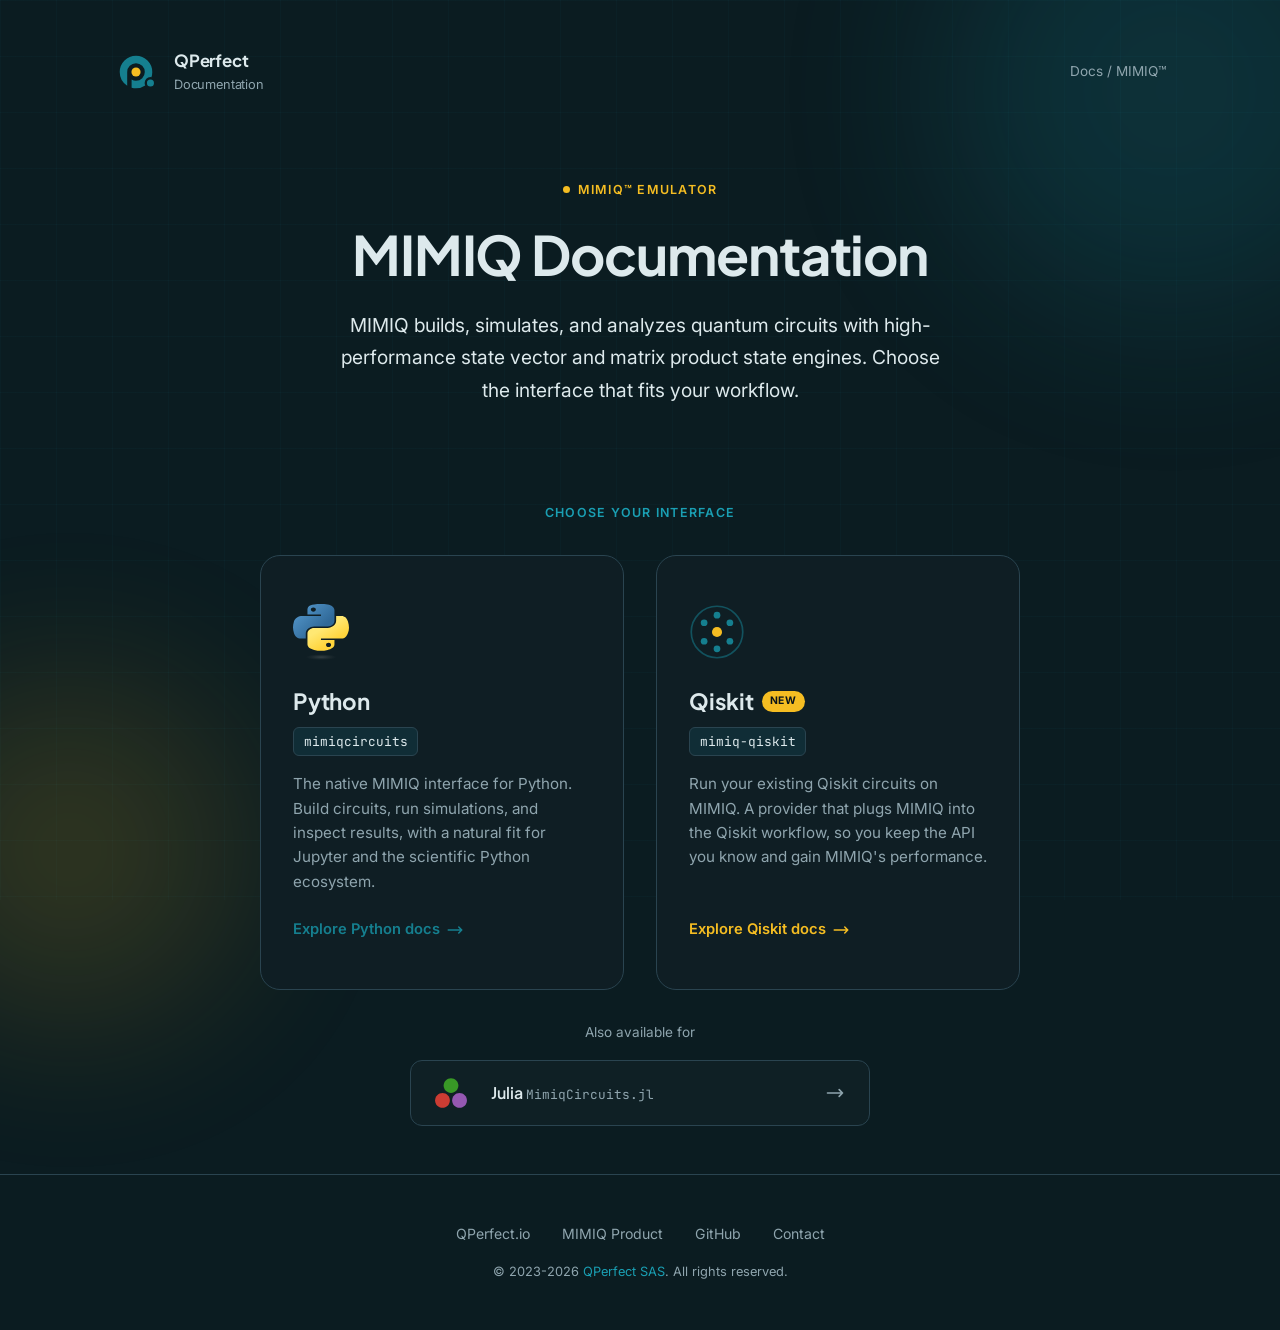
==== mimiq/index.html @ 36c1442b "feat: restructure docs portal into QPerfect hub with MIMIQ sub-hub" ====
<!DOCTYPE html>
<html lang="en">
<head>
    <meta charset="UTF-8">
    <meta name="viewport" content="width=device-width, initial-scale=1.0">
    <title>MIMIQ Documentation | QPerfect</title>
    <meta name="description" content="MIMIQ quantum circuit emulator documentation. Choose the Python, Qiskit, or Julia interface to get started.">
    <link rel="icon" href="../images/qperfect.svg" type="image/svg+xml">
    <link rel="preconnect" href="https://fonts.googleapis.com">
    <link rel="preconnect" href="https://fonts.gstatic.com" crossorigin>
    <link href="https://fonts.googleapis.com/css2?family=Plus+Jakarta+Sans:wght@600;700&family=Inter:wght@400;500;600&family=JetBrains+Mono:wght@400&display=swap" rel="stylesheet">
    <link rel="stylesheet" href="../assets/portal.css">
</head>
<body>
    <div class="backdrop" aria-hidden="true">
        <div class="backdrop__grid"></div>
        <div class="backdrop__glow backdrop__glow--teal"></div>
        <div class="backdrop__glow backdrop__glow--amber"></div>
    </div>

    <div class="page">
        <header class="site-header">
            <div class="container site-header__inner">
                <a class="site-header__brand" href="/">
                    <img class="site-header__logo" src="../images/qperfect.svg" alt="QPerfect">
                    <span class="site-header__name">QPerfect<span>Documentation</span></span>
                </a>
                <nav class="breadcrumb">
                    <a href="/">Docs</a> / MIMIQ&trade;
                </nav>
            </div>
        </header>

        <main>
            <section class="hero">
                <div class="container">
                    <p class="hero__label fade-in">MIMIQ&trade; Emulator</p>
                    <h1 class="hero__title fade-in">MIMIQ Documentation</h1>
                    <p class="hero__subtitle fade-in">
                        MIMIQ builds, simulates, and analyzes quantum circuits with high-performance
                        state vector and matrix product state engines. Choose the interface that fits
                        your workflow.
                    </p>
                </div>
            </section>

            <section class="section">
                <div class="container">
                    <p class="section__label">Choose your interface</p>
                    <div class="card-grid">
                        <a class="card fade-in" href="/mimiqcircuits-python/">
                            <img class="card__icon" src="../images/python.svg" alt="">
                            <h2 class="card__title">Python</h2>
                            <span class="card__package">mimiqcircuits</span>
                            <p class="card__text">
                                The native MIMIQ interface for Python. Build circuits, run simulations,
                                and inspect results, with a natural fit for Jupyter and the scientific
                                Python ecosystem.
                            </p>
                            <span class="card__cta">
                                Explore Python docs
                                <svg viewBox="0 0 24 24" fill="none" stroke="currentColor" stroke-width="2">
                                    <path stroke-linecap="round" stroke-linejoin="round" d="M17 8l4 4m0 0l-4 4m4-4H3"/>
                                </svg>
                            </span>
                        </a>

                        <a class="card card--accent fade-in" href="/mimiq-qiskit/">
                            <img class="card__icon" src="../images/qiskit.svg" alt="">
                            <h2 class="card__title">Qiskit <span class="badge">New</span></h2>
                            <span class="card__package">mimiq-qiskit</span>
                            <p class="card__text">
                                Run your existing Qiskit circuits on MIMIQ. A provider that plugs MIMIQ
                                into the Qiskit workflow, so you keep the API you know and gain MIMIQ's
                                performance.
                            </p>
                            <span class="card__cta">
                                Explore Qiskit docs
                                <svg viewBox="0 0 24 24" fill="none" stroke="currentColor" stroke-width="2">
                                    <path stroke-linecap="round" stroke-linejoin="round" d="M17 8l4 4m0 0l-4 4m4-4H3"/>
                                </svg>
                            </span>
                        </a>
                    </div>

                    <div class="secondary fade-in">
                        <p class="secondary__note">Also available for</p>
                        <a class="secondary-card" href="/MimiqCircuits.jl/">
                            <img class="secondary-card__icon" src="../images/julia.svg" alt="">
                            <span class="secondary-card__body">
                                <span class="secondary-card__title">Julia <code>MimiqCircuits.jl</code></span>
                            </span>
                            <svg class="secondary-card__arrow" width="20" height="20" viewBox="0 0 24 24" fill="none" stroke="currentColor" stroke-width="2">
                                <path stroke-linecap="round" stroke-linejoin="round" d="M17 8l4 4m0 0l-4 4m4-4H3"/>
                            </svg>
                        </a>
                    </div>
                </div>
            </section>
        </main>

        <footer class="site-footer">
            <div class="container">
                <nav class="site-footer__links">
                    <a href="https://qperfect.io">QPerfect.io</a>
                    <a href="https://qperfect.io/index.php/mimiq/">MIMIQ Product</a>
                    <a href="https://github.com/qperfect-io">GitHub</a>
                    <a href="mailto:contact@qperfect.io">Contact</a>
                </nav>
                <p class="site-footer__copy">
                    © 2023-2026 <a href="https://qperfect.io">QPerfect SAS</a>. All rights reserved.
                </p>
            </div>
        </footer>
    </div>
</body>
</html>
---- assets/portal.css ----
/* QPerfect Documentation portal — shared styles.
   Tokens mirror the qperfect.io theme (themes/qperfect/style.css). */

:root {
  --color-primary: #157f8f;
  --color-primary-dark: #0e5f6b;
  --color-primary-light: #1a9fb3;
  --color-accent: #f5bd22;
  --color-accent-dark: #d4a31d;
  --color-qlu: #c06090;

  --color-dark: #0a1419;
  --color-dark-secondary: #0f1e24;
  --color-dark-tertiary: #1a2e36;
  --color-dark-hero: #0b1c21;

  --color-text-light: #dde9ec;
  --color-text-light-secondary: #8fa5ae;
  --color-border-dark: #2a4450;

  --font-heading: 'Plus Jakarta Sans', 'Inter', system-ui, sans-serif;
  --font-body: 'Inter', system-ui, sans-serif;
  --font-mono: 'JetBrains Mono', 'Fira Code', monospace;

  --space-sm: 0.5rem;
  --space-md: 1rem;
  --space-lg: 1.5rem;
  --space-xl: 2rem;
  --space-2xl: 3rem;
  --space-3xl: 4rem;
  --space-4xl: 6rem;

  --container-max: 1100px;

  --radius-sm: 6px;
  --radius-md: 12px;
  --radius-lg: 20px;
  --radius-full: 9999px;

  --transition-base: 250ms cubic-bezier(0.4, 0, 0.2, 1);
  --transition-slow: 400ms cubic-bezier(0.4, 0, 0.2, 1);
}

*,
*::before,
*::after {
  box-sizing: border-box;
  margin: 0;
  padding: 0;
}

html {
  scroll-behavior: smooth;
  -webkit-font-smoothing: antialiased;
  -moz-osx-font-smoothing: grayscale;
}

body {
  font-family: var(--font-body);
  font-size: 16px;
  line-height: 1.6;
  color: var(--color-text-light);
  background-color: var(--color-dark-hero);
  min-height: 100vh;
  overflow-x: hidden;
}

img {
  max-width: 100%;
  height: auto;
  display: block;
}

a {
  color: inherit;
  text-decoration: none;
}

/* Teal-tinted dark backdrop: faint grid + slow glow halos. */
.backdrop {
  position: fixed;
  inset: 0;
  z-index: 0;
  pointer-events: none;
}

.backdrop__grid {
  position: absolute;
  inset: 0;
  background-image:
    linear-gradient(rgba(26, 159, 179, 0.04) 1px, transparent 1px),
    linear-gradient(90deg, rgba(26, 159, 179, 0.04) 1px, transparent 1px);
  background-size: 56px 56px;
}

.backdrop__glow {
  position: absolute;
  border-radius: 50%;
  filter: blur(90px);
  opacity: 0.16;
}

.backdrop__glow--teal {
  width: 460px;
  height: 460px;
  background: var(--color-primary-light);
  top: -140px;
  right: -120px;
  animation: glow-drift 14s ease-in-out infinite;
}

.backdrop__glow--amber {
  width: 340px;
  height: 340px;
  background: var(--color-accent);
  bottom: -120px;
  left: -100px;
  animation: glow-drift 18s ease-in-out infinite reverse;
}

@keyframes glow-drift {
  0%, 100% { transform: scale(1); opacity: 0.12; }
  50% { transform: scale(1.1); opacity: 0.2; }
}

/* Layout */
.container {
  position: relative;
  z-index: 1;
  max-width: var(--container-max);
  margin: 0 auto;
  padding: 0 var(--space-lg);
}

.page {
  position: relative;
  z-index: 1;
  display: flex;
  flex-direction: column;
  min-height: 100vh;
}

/* Header */
.site-header {
  padding: var(--space-2xl) 0 var(--space-md);
}

.site-header__inner {
  display: flex;
  align-items: center;
  justify-content: space-between;
  gap: var(--space-md);
}

.site-header__brand {
  display: flex;
  align-items: center;
  gap: var(--space-md);
}

.site-header__logo {
  width: 44px;
  height: 44px;
}

.site-header__name {
  font-family: var(--font-heading);
  font-weight: 700;
  font-size: 1.05rem;
  letter-spacing: -0.01em;
}

.site-header__name span {
  display: block;
  font-family: var(--font-body);
  font-weight: 400;
  font-size: 0.8rem;
  color: var(--color-text-light-secondary);
}

.breadcrumb {
  font-size: 0.85rem;
  color: var(--color-text-light-secondary);
}

.breadcrumb a:hover {
  color: var(--color-accent);
}

/* Hero */
.hero {
  text-align: center;
  padding: var(--space-3xl) 0 var(--space-2xl);
}

.hero__label {
  display: inline-flex;
  align-items: center;
  gap: var(--space-sm);
  font-size: 0.78rem;
  font-weight: 600;
  text-transform: uppercase;
  letter-spacing: 0.1em;
  color: var(--color-accent);
  margin-bottom: var(--space-lg);
}

.hero__label::before {
  content: '';
  width: 7px;
  height: 7px;
  border-radius: 50%;
  background: var(--color-accent);
}

.hero__title {
  font-family: var(--font-heading);
  font-weight: 700;
  font-size: clamp(2.2rem, 5vw, 3.4rem);
  line-height: 1.12;
  letter-spacing: -0.02em;
  margin-bottom: var(--space-lg);
}

.hero__subtitle {
  max-width: 620px;
  margin: 0 auto;
  font-size: clamp(1.05rem, 2vw, 1.2rem);
  line-height: 1.7;
  color: var(--color-text-light);
}

/* Sections */
.section {
  padding: var(--space-2xl) 0;
}

.section__label {
  text-align: center;
  font-size: 0.78rem;
  font-weight: 600;
  text-transform: uppercase;
  letter-spacing: 0.1em;
  color: var(--color-primary-light);
  margin-bottom: var(--space-xl);
}

/* Card grid */
.card-grid {
  display: grid;
  gap: var(--space-xl);
  grid-template-columns: repeat(auto-fit, minmax(280px, 1fr));
  max-width: 760px;
  margin: 0 auto;
}

.card-grid--single {
  max-width: 460px;
}

/* Cards — accent driven by --card-accent set per modifier. */
.card {
  --card-accent: var(--color-primary);
  position: relative;
  display: flex;
  flex-direction: column;
  background: var(--color-dark-secondary);
  border: 1px solid var(--color-border-dark);
  border-radius: var(--radius-lg);
  padding: var(--space-2xl) var(--space-xl);
  overflow: hidden;
  transition: transform var(--transition-slow), border-color var(--transition-slow), box-shadow var(--transition-slow);
}

.card::after {
  content: '';
  position: absolute;
  top: 0;
  left: 0;
  right: 0;
  height: 3px;
  background: var(--card-accent);
  transform: scaleX(0);
  transform-origin: left;
  transition: transform var(--transition-slow);
}

.card:hover {
  transform: translateY(-4px);
  border-color: var(--card-accent);
  box-shadow: 0 18px 40px rgba(0, 0, 0, 0.35);
}

.card:hover::after {
  transform: scaleX(1);
}

.card--accent { --card-accent: var(--color-accent); }
.card--qlu { --card-accent: var(--color-qlu); }

.card__icon {
  width: 56px;
  height: 56px;
  margin-bottom: var(--space-lg);
}

.card__title {
  font-family: var(--font-heading);
  font-weight: 700;
  font-size: 1.4rem;
  letter-spacing: -0.01em;
  margin-bottom: var(--space-sm);
  display: flex;
  align-items: center;
  gap: var(--space-sm);
}

.card__package {
  align-self: flex-start;
  font-family: var(--font-mono);
  font-size: 0.8rem;
  color: var(--color-text-light);
  background: rgba(26, 159, 179, 0.12);
  border: 1px solid var(--color-border-dark);
  padding: 0.2rem 0.6rem;
  border-radius: var(--radius-sm);
  margin-bottom: var(--space-md);
}

.card__text {
  color: var(--color-text-light-secondary);
  font-size: 0.95rem;
  line-height: 1.6;
  margin-bottom: var(--space-lg);
  flex: 1;
}

.card__cta {
  display: inline-flex;
  align-items: center;
  gap: 0.4rem;
  font-weight: 600;
  font-size: 0.92rem;
  color: var(--card-accent);
}

.card__cta svg {
  width: 18px;
  height: 18px;
  transition: transform var(--transition-base);
}

.card:hover .card__cta svg {
  transform: translateX(4px);
}

/* "New" badge */
.badge {
  font-family: var(--font-body);
  font-size: 0.65rem;
  font-weight: 700;
  text-transform: uppercase;
  letter-spacing: 0.08em;
  color: var(--color-dark);
  background: var(--color-accent);
  padding: 0.15rem 0.5rem;
  border-radius: var(--radius-full);
}

/* Secondary "also available" row */
.secondary {
  max-width: 760px;
  margin: var(--space-xl) auto 0;
}

.secondary__note {
  text-align: center;
  font-size: 0.85rem;
  color: var(--color-text-light-secondary);
  margin-bottom: var(--space-md);
}

.secondary-card {
  display: flex;
  align-items: center;
  gap: var(--space-lg);
  max-width: 460px;
  margin: 0 auto;
  padding: var(--space-md) var(--space-lg);
  background: rgba(255, 255, 255, 0.02);
  border: 1px solid var(--color-border-dark);
  border-radius: var(--radius-md);
  transition: border-color var(--transition-base), background var(--transition-base);
}

.secondary-card:hover {
  border-color: var(--color-primary);
  background: rgba(21, 127, 143, 0.08);
}

.secondary-card__icon {
  width: 32px;
  height: 32px;
  flex-shrink: 0;
}

.secondary-card__body {
  flex: 1;
}

.secondary-card__title {
  font-family: var(--font-heading);
  font-weight: 600;
  font-size: 1rem;
}

.secondary-card__title code {
  font-family: var(--font-mono);
  font-size: 0.8rem;
  color: var(--color-text-light-secondary);
  font-weight: 400;
}

.secondary-card__arrow {
  color: var(--color-text-light-secondary);
  transition: transform var(--transition-base), color var(--transition-base);
}

.secondary-card:hover .secondary-card__arrow {
  color: var(--color-primary-light);
  transform: translateX(3px);
}

/* Footer */
.site-footer {
  margin-top: auto;
  padding: var(--space-2xl) 0;
  border-top: 1px solid var(--color-border-dark);
}

.site-footer__links {
  display: flex;
  flex-wrap: wrap;
  justify-content: center;
  gap: var(--space-xl);
  margin-bottom: var(--space-md);
}

.site-footer__links a {
  font-size: 0.88rem;
  color: var(--color-text-light-secondary);
  transition: color var(--transition-base);
}

.site-footer__links a:hover {
  color: var(--color-accent);
}

.site-footer__copy {
  text-align: center;
  font-size: 0.8rem;
  color: var(--color-text-light-secondary);
}

.site-footer__copy a {
  color: var(--color-primary-light);
}

/* Fade-in on load */
.fade-in {
  opacity: 0;
  transform: translateY(16px);
  animation: fade-in 0.7s ease-out forwards;
}

.fade-in:nth-child(2) { animation-delay: 0.08s; }
.fade-in:nth-child(3) { animation-delay: 0.16s; }

@keyframes fade-in {
  to { opacity: 1; transform: translateY(0); }
}

@media (max-width: 560px) {
  .site-header__inner { flex-direction: column; align-items: flex-start; }
  .site-footer__links { gap: var(--space-md); }
}

@media (prefers-reduced-motion: reduce) {
  *,
  *::before,
  *::after {
    animation-duration: 0.001ms !important;
    animation-iteration-count: 1 !important;
    transition-duration: 0.001ms !important;
    scroll-behavior: auto !important;
  }
  .fade-in { opacity: 1; transform: none; }
}
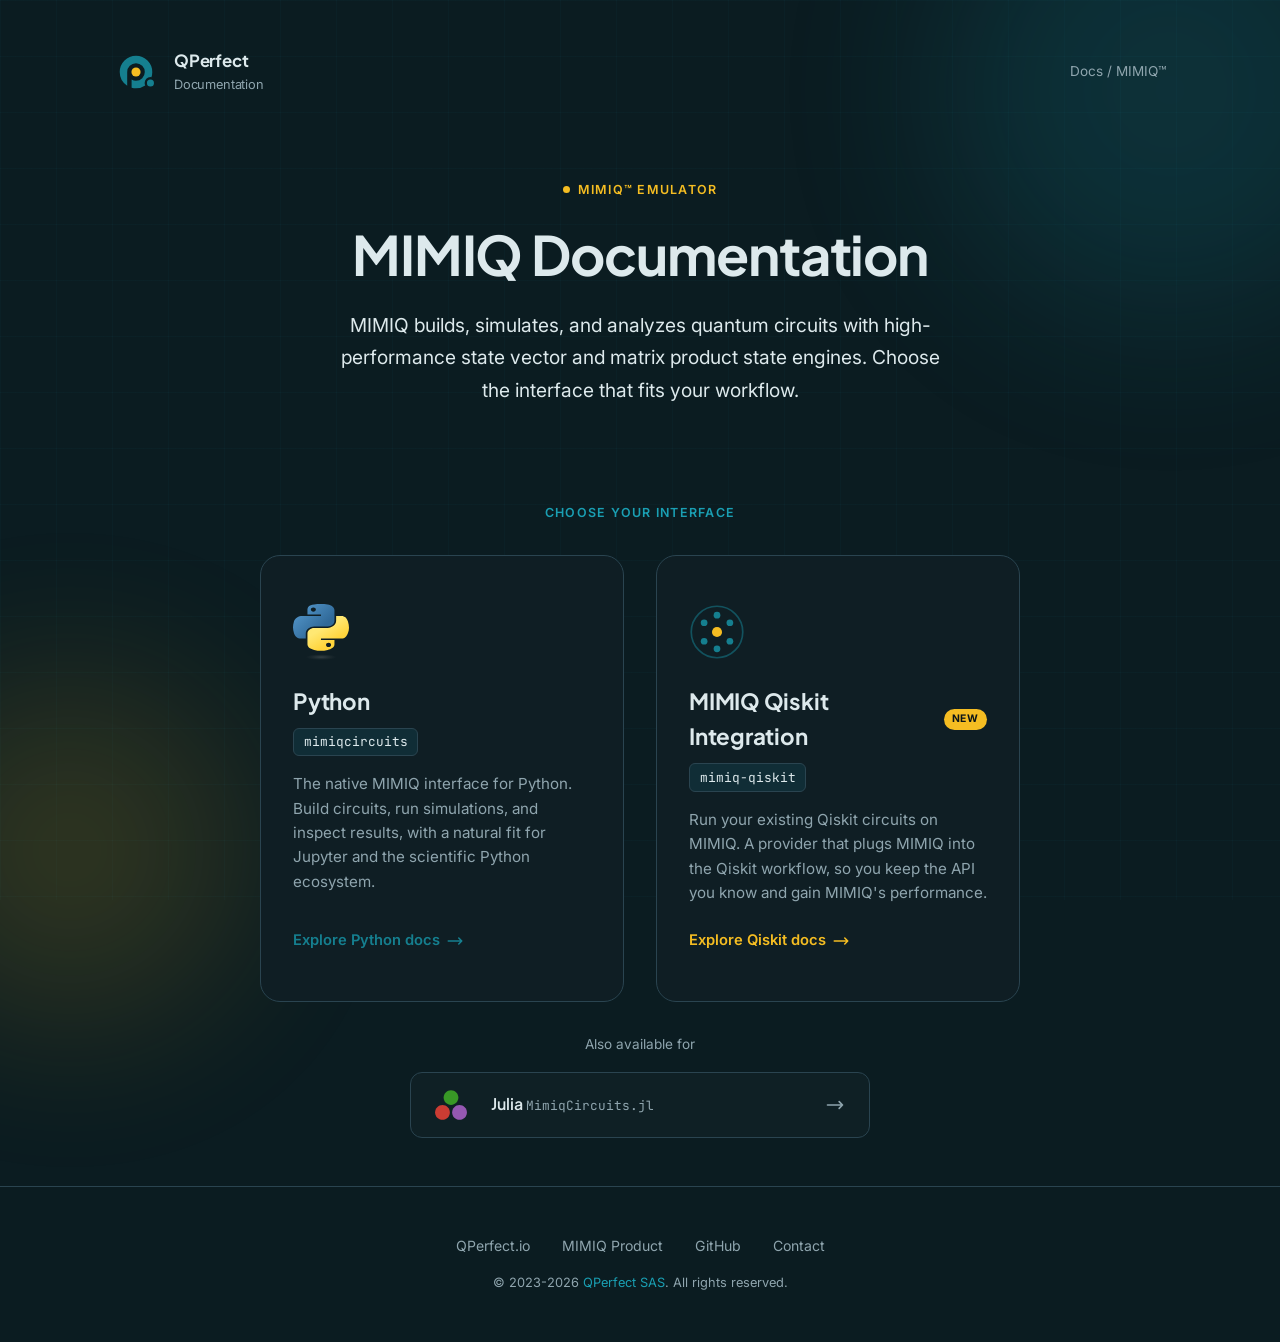
==== commit 8b959e6f: "feat: label Qiskit card as MIMIQ Qiskit Integration" ====
--- a/mimiq/index.html
+++ b/mimiq/index.html
@@ -67,7 +67,7 @@
 
                         <a class="card card--accent fade-in" href="/mimiq-qiskit/">
                             <img class="card__icon" src="../images/qiskit.svg" alt="">
-                            <h2 class="card__title">Qiskit <span class="badge">New</span></h2>
+                            <h2 class="card__title">MIMIQ Qiskit Integration <span class="badge">New</span></h2>
                             <span class="card__package">mimiq-qiskit</span>
                             <p class="card__text">
                                 Run your existing Qiskit circuits on MIMIQ. A provider that plugs MIMIQ
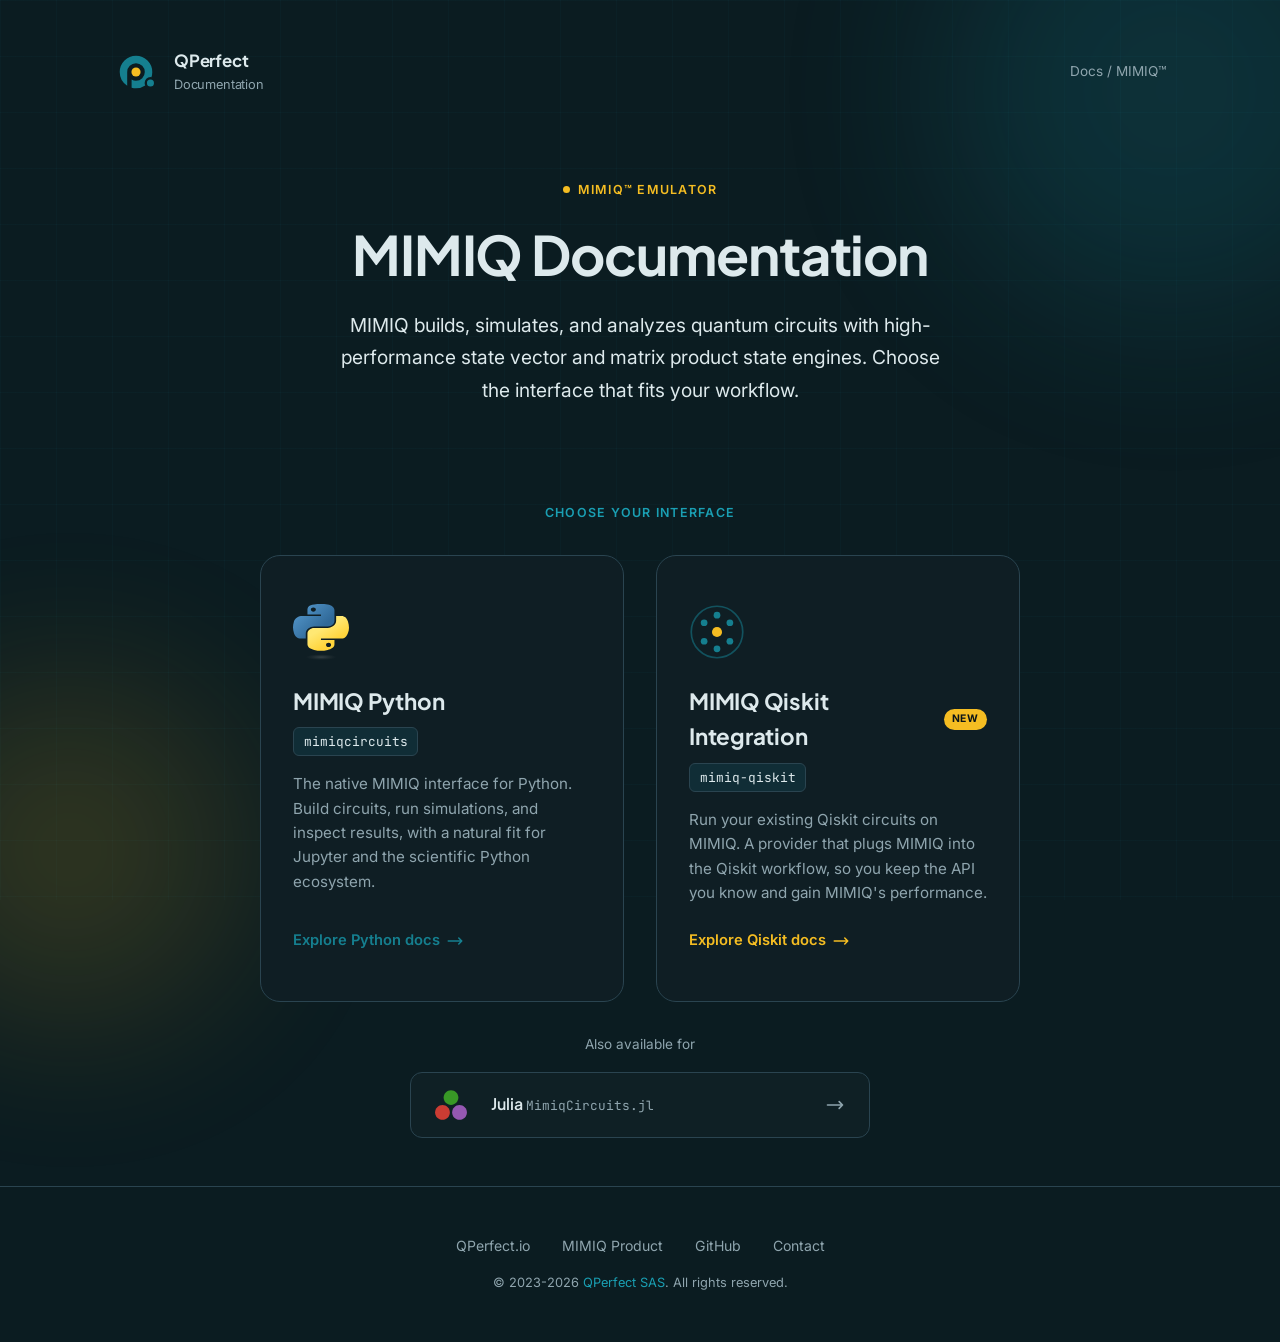
==== commit f82023c1: "feat: label Python card as MIMIQ Python" ====
--- a/mimiq/index.html
+++ b/mimiq/index.html
@@ -50,7 +50,7 @@
                     <div class="card-grid">
                         <a class="card fade-in" href="/mimiqcircuits-python/">
                             <img class="card__icon" src="../images/python.svg" alt="">
-                            <h2 class="card__title">Python</h2>
+                            <h2 class="card__title">MIMIQ Python</h2>
                             <span class="card__package">mimiqcircuits</span>
                             <p class="card__text">
                                 The native MIMIQ interface for Python. Build circuits, run simulations,
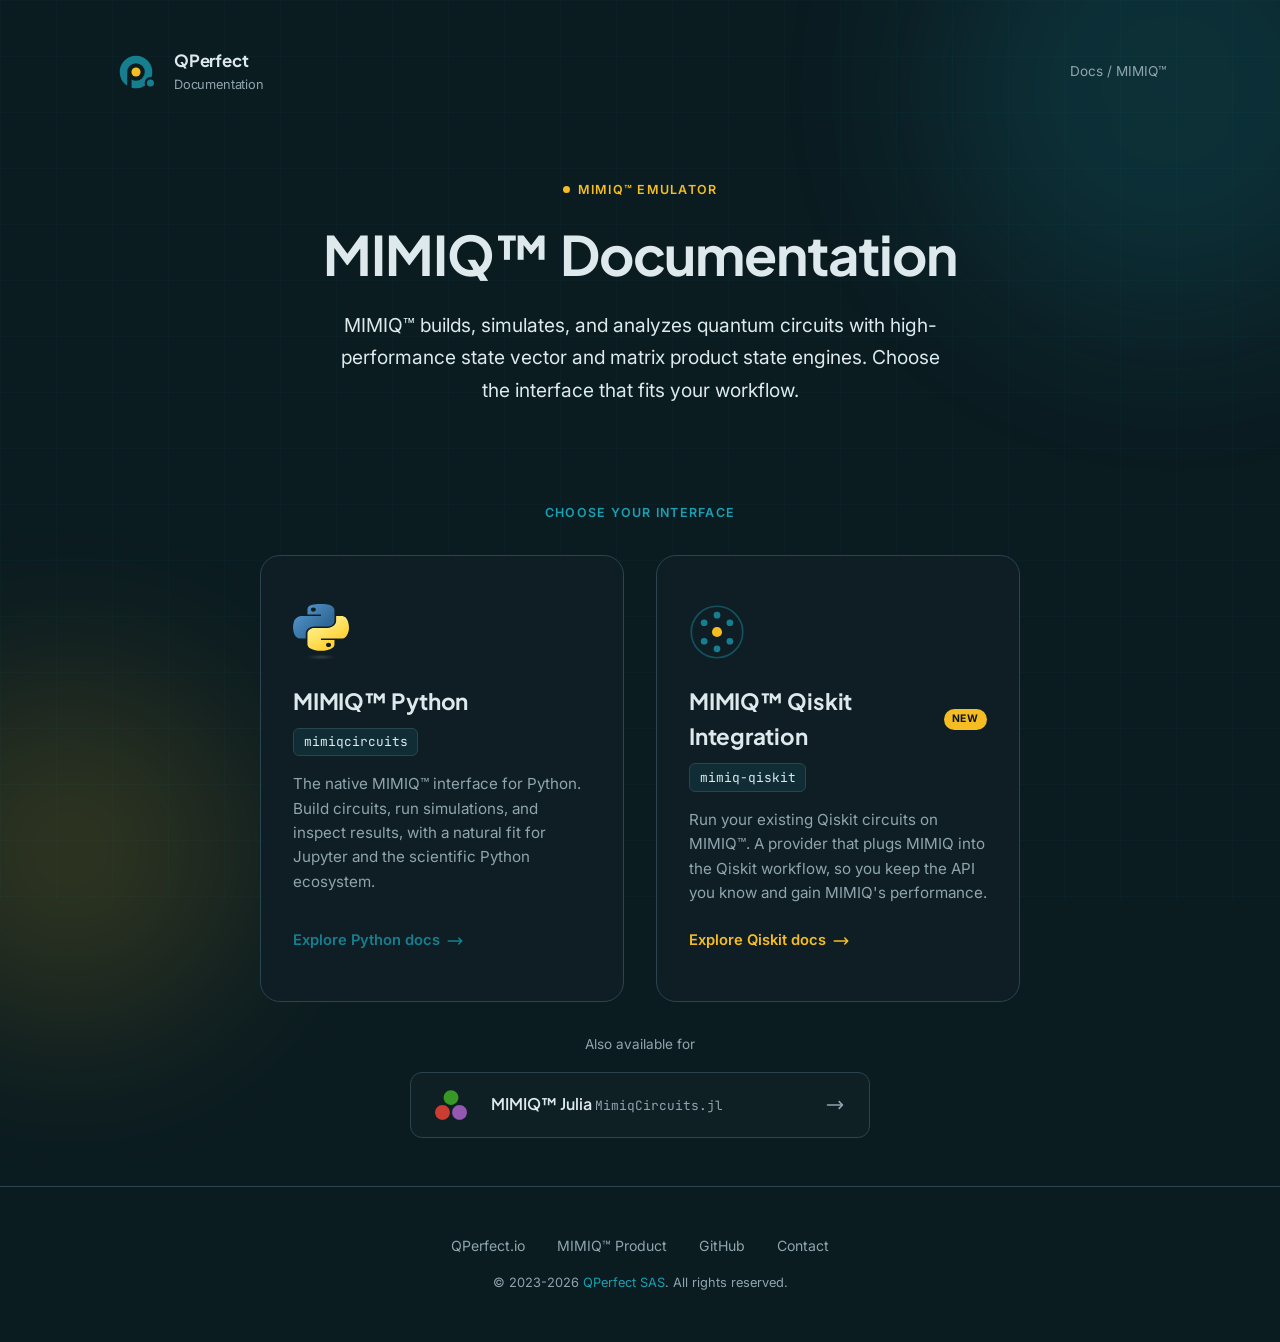
==== commit 48ff17db: "feat: apply MIMIQ trademark and label Julia card as MIMIQ Julia" ====
--- a/mimiq/index.html
+++ b/mimiq/index.html
@@ -3,8 +3,8 @@
 <head>
     <meta charset="UTF-8">
     <meta name="viewport" content="width=device-width, initial-scale=1.0">
-    <title>MIMIQ Documentation | QPerfect</title>
-    <meta name="description" content="MIMIQ quantum circuit emulator documentation. Choose the Python, Qiskit, or Julia interface to get started.">
+    <title>MIMIQ&trade; Documentation | QPerfect</title>
+    <meta name="description" content="MIMIQ&trade; quantum circuit emulator documentation. Choose the Python, Qiskit, or Julia interface to get started.">
     <link rel="icon" href="../images/qperfect.svg" type="image/svg+xml">
     <link rel="preconnect" href="https://fonts.googleapis.com">
     <link rel="preconnect" href="https://fonts.gstatic.com" crossorigin>
@@ -35,9 +35,9 @@
             <section class="hero">
                 <div class="container">
                     <p class="hero__label fade-in">MIMIQ&trade; Emulator</p>
-                    <h1 class="hero__title fade-in">MIMIQ Documentation</h1>
+                    <h1 class="hero__title fade-in">MIMIQ&trade; Documentation</h1>
                     <p class="hero__subtitle fade-in">
-                        MIMIQ builds, simulates, and analyzes quantum circuits with high-performance
+                        MIMIQ&trade; builds, simulates, and analyzes quantum circuits with high-performance
                         state vector and matrix product state engines. Choose the interface that fits
                         your workflow.
                     </p>
@@ -50,10 +50,10 @@
                     <div class="card-grid">
                         <a class="card fade-in" href="/mimiqcircuits-python/">
                             <img class="card__icon" src="../images/python.svg" alt="">
-                            <h2 class="card__title">MIMIQ Python</h2>
+                            <h2 class="card__title">MIMIQ&trade; Python</h2>
                             <span class="card__package">mimiqcircuits</span>
                             <p class="card__text">
-                                The native MIMIQ interface for Python. Build circuits, run simulations,
+                                The native MIMIQ&trade; interface for Python. Build circuits, run simulations,
                                 and inspect results, with a natural fit for Jupyter and the scientific
                                 Python ecosystem.
                             </p>
@@ -67,10 +67,10 @@
 
                         <a class="card card--accent fade-in" href="/mimiq-qiskit/">
                             <img class="card__icon" src="../images/qiskit.svg" alt="">
-                            <h2 class="card__title">MIMIQ Qiskit Integration <span class="badge">New</span></h2>
+                            <h2 class="card__title">MIMIQ&trade; Qiskit Integration <span class="badge">New</span></h2>
                             <span class="card__package">mimiq-qiskit</span>
                             <p class="card__text">
-                                Run your existing Qiskit circuits on MIMIQ. A provider that plugs MIMIQ
+                                Run your existing Qiskit circuits on MIMIQ&trade;. A provider that plugs MIMIQ
                                 into the Qiskit workflow, so you keep the API you know and gain MIMIQ's
                                 performance.
                             </p>
@@ -88,7 +88,7 @@
                         <a class="secondary-card" href="/MimiqCircuits.jl/">
                             <img class="secondary-card__icon" src="../images/julia.svg" alt="">
                             <span class="secondary-card__body">
-                                <span class="secondary-card__title">Julia <code>MimiqCircuits.jl</code></span>
+                                <span class="secondary-card__title">MIMIQ&trade; Julia <code>MimiqCircuits.jl</code></span>
                             </span>
                             <svg class="secondary-card__arrow" width="20" height="20" viewBox="0 0 24 24" fill="none" stroke="currentColor" stroke-width="2">
                                 <path stroke-linecap="round" stroke-linejoin="round" d="M17 8l4 4m0 0l-4 4m4-4H3"/>
@@ -103,7 +103,7 @@
             <div class="container">
                 <nav class="site-footer__links">
                     <a href="https://qperfect.io">QPerfect.io</a>
-                    <a href="https://qperfect.io/index.php/mimiq/">MIMIQ Product</a>
+                    <a href="https://qperfect.io/index.php/mimiq/">MIMIQ&trade; Product</a>
                     <a href="https://github.com/qperfect-io">GitHub</a>
                     <a href="mailto:contact@qperfect.io">Contact</a>
                 </nav>
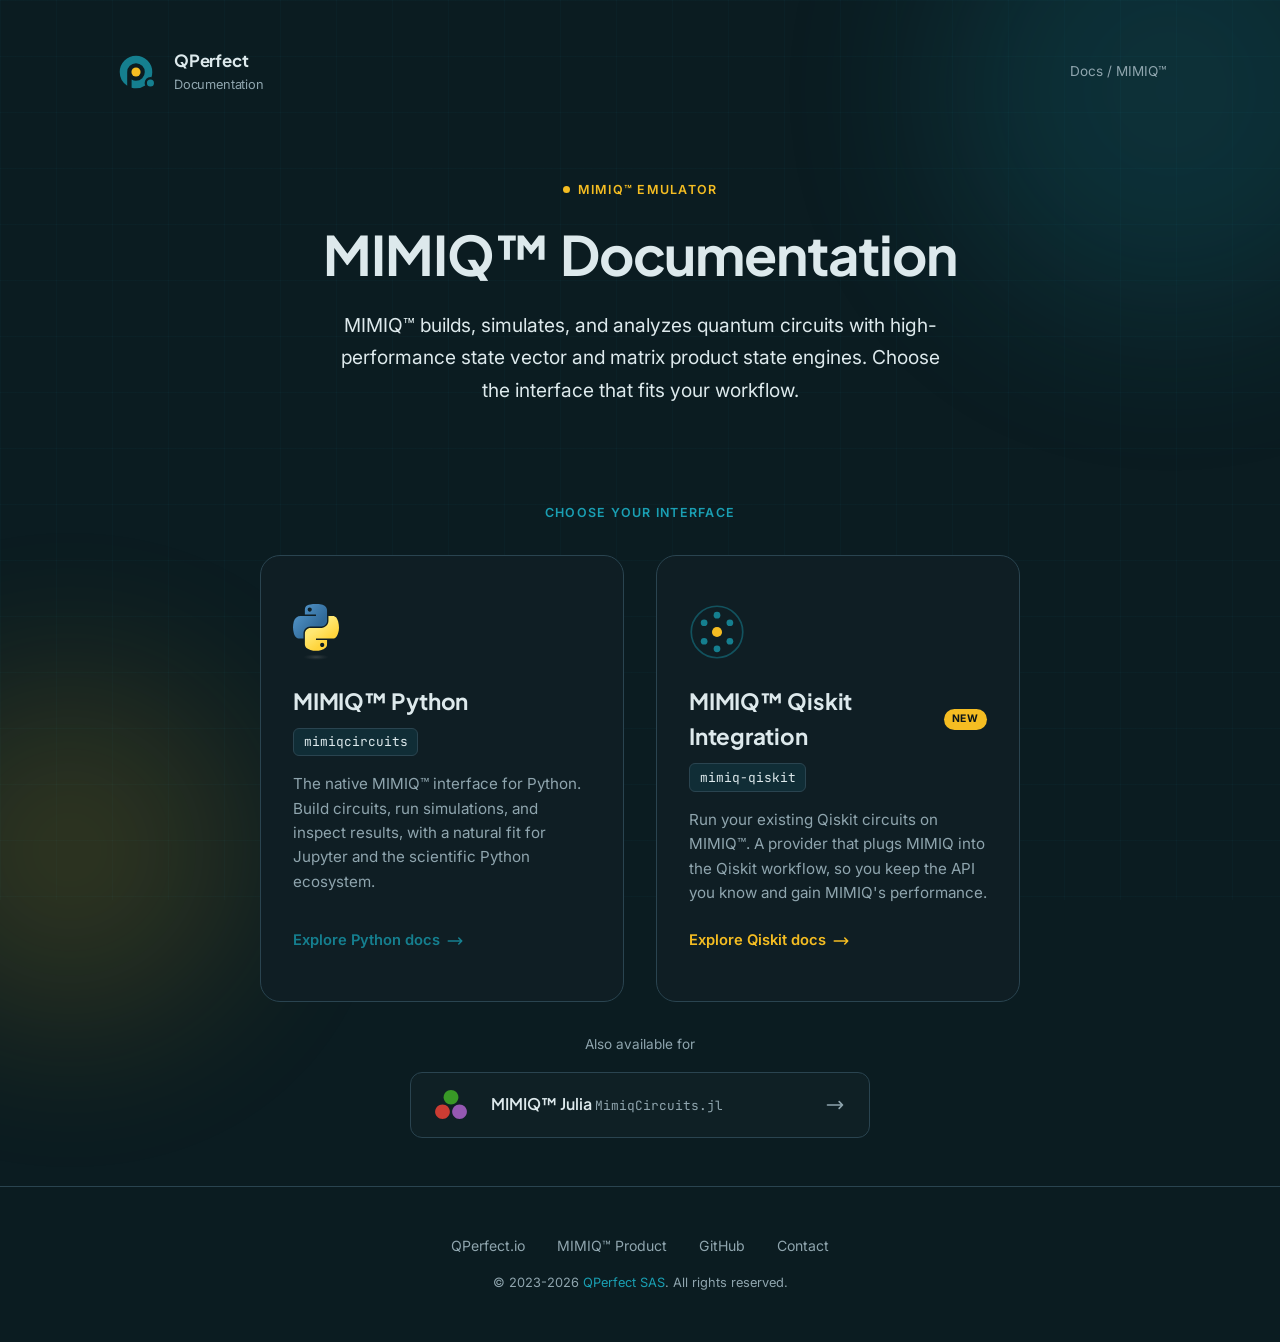
==== commit cbcf05ce: "feat: point Contact to website form and open footer links in new tab" ====
--- a/mimiq/index.html
+++ b/mimiq/index.html
@@ -102,13 +102,13 @@
         <footer class="site-footer">
             <div class="container">
                 <nav class="site-footer__links">
-                    <a href="https://qperfect.io">QPerfect.io</a>
-                    <a href="https://qperfect.io/index.php/mimiq/">MIMIQ&trade; Product</a>
-                    <a href="https://github.com/qperfect-io">GitHub</a>
-                    <a href="mailto:contact@qperfect.io">Contact</a>
+                    <a href="https://qperfect.io" target="_blank" rel="noopener">QPerfect.io</a>
+                    <a href="https://qperfect.io/index.php/mimiq/" target="_blank" rel="noopener">MIMIQ&trade; Product</a>
+                    <a href="https://github.com/qperfect-io" target="_blank" rel="noopener">GitHub</a>
+                    <a href="https://qperfect.io/index.php/contact/" target="_blank" rel="noopener">Contact</a>
                 </nav>
                 <p class="site-footer__copy">
-                    © 2023-2026 <a href="https://qperfect.io">QPerfect SAS</a>. All rights reserved.
+                    © 2023-2026 <a href="https://qperfect.io" target="_blank" rel="noopener">QPerfect SAS</a>. All rights reserved.
                 </p>
             </div>
         </footer>
--- a/assets/portal.css
+++ b/assets/portal.css
@@ -301,6 +301,8 @@
 .card__icon {
   width: 56px;
   height: 56px;
+  object-fit: contain;
+  object-position: left;
   margin-bottom: var(--space-lg);
 }
 
@@ -401,6 +403,7 @@
 .secondary-card__icon {
   width: 32px;
   height: 32px;
+  object-fit: contain;
   flex-shrink: 0;
 }
 
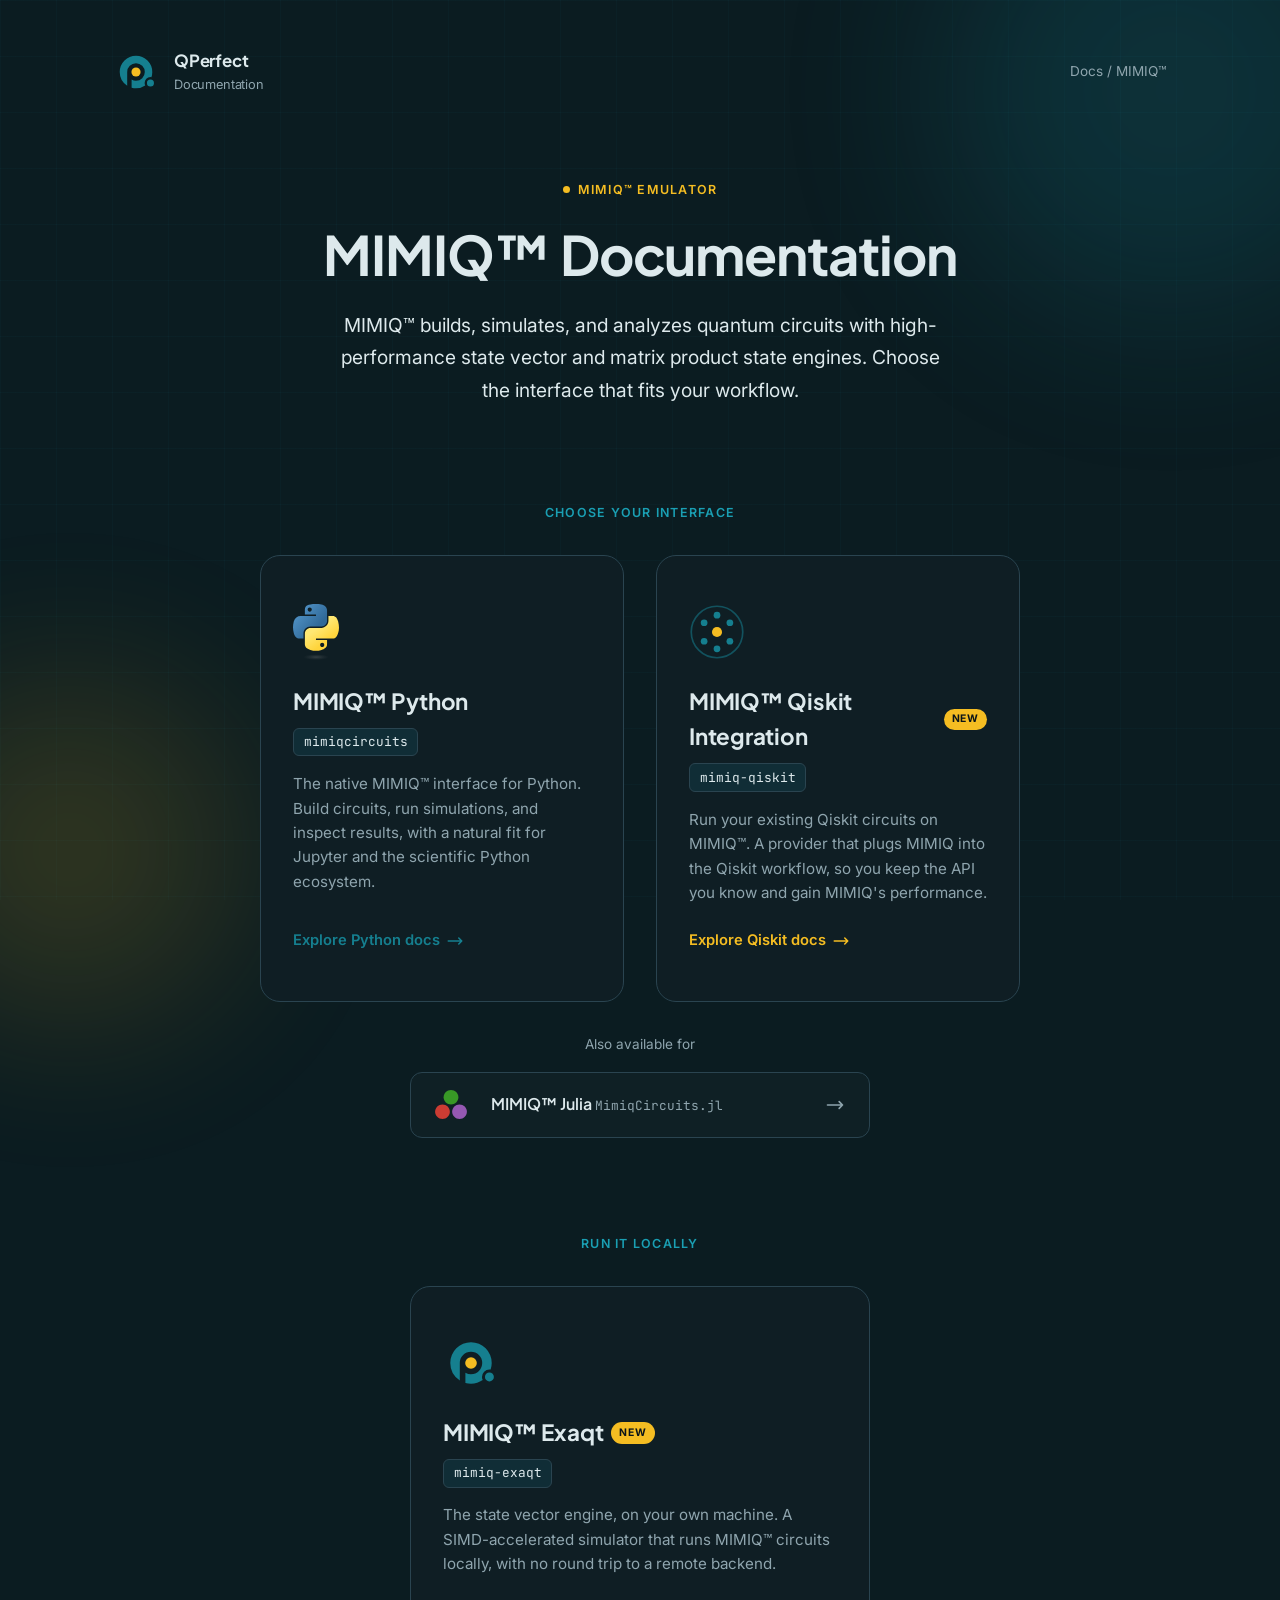
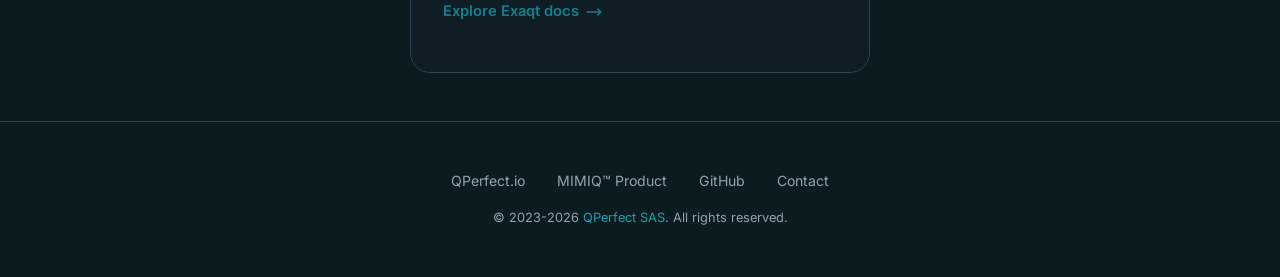
==== commit 4a80a840: "feat: add MIMIQ Exaqt card to the MIMIQ hub New "Run it locally" section for simulator engines, so t" ====
--- a/mimiq/index.html
+++ b/mimiq/index.html
@@ -4,7 +4,7 @@
     <meta charset="UTF-8">
     <meta name="viewport" content="width=device-width, initial-scale=1.0">
     <title>MIMIQ&trade; Documentation | QPerfect</title>
-    <meta name="description" content="MIMIQ&trade; quantum circuit emulator documentation. Choose the Python, Qiskit, or Julia interface to get started.">
+    <meta name="description" content="MIMIQ&trade; quantum circuit emulator documentation. Choose the Python, Qiskit, or Julia interface, or run circuits locally with the Exaqt state vector engine.">
     <link rel="icon" href="../images/qperfect.svg" type="image/svg+xml">
     <link rel="preconnect" href="https://fonts.googleapis.com">
     <link rel="preconnect" href="https://fonts.gstatic.com" crossorigin>
@@ -97,6 +97,30 @@
                     </div>
                 </div>
             </section>
+
+            <section class="section">
+                <div class="container">
+                    <p class="section__label">Run it locally</p>
+                    <div class="card-grid card-grid--single">
+                        <a class="card fade-in" href="/exaqt-python/">
+                            <img class="card__icon" src="../images/qperfect.svg" alt="">
+                            <h2 class="card__title">MIMIQ&trade; Exaqt <span class="badge">New</span></h2>
+                            <span class="card__package">mimiq-exaqt</span>
+                            <p class="card__text">
+                                The state vector engine, on your own machine. A SIMD-accelerated
+                                simulator that runs MIMIQ&trade; circuits locally, with no round trip
+                                to a remote backend.
+                            </p>
+                            <span class="card__cta">
+                                Explore Exaqt docs
+                                <svg viewBox="0 0 24 24" fill="none" stroke="currentColor" stroke-width="2">
+                                    <path stroke-linecap="round" stroke-linejoin="round" d="M17 8l4 4m0 0l-4 4m4-4H3"/>
+                                </svg>
+                            </span>
+                        </a>
+                    </div>
+                </div>
+            </section>
         </main>
 
         <footer class="site-footer">
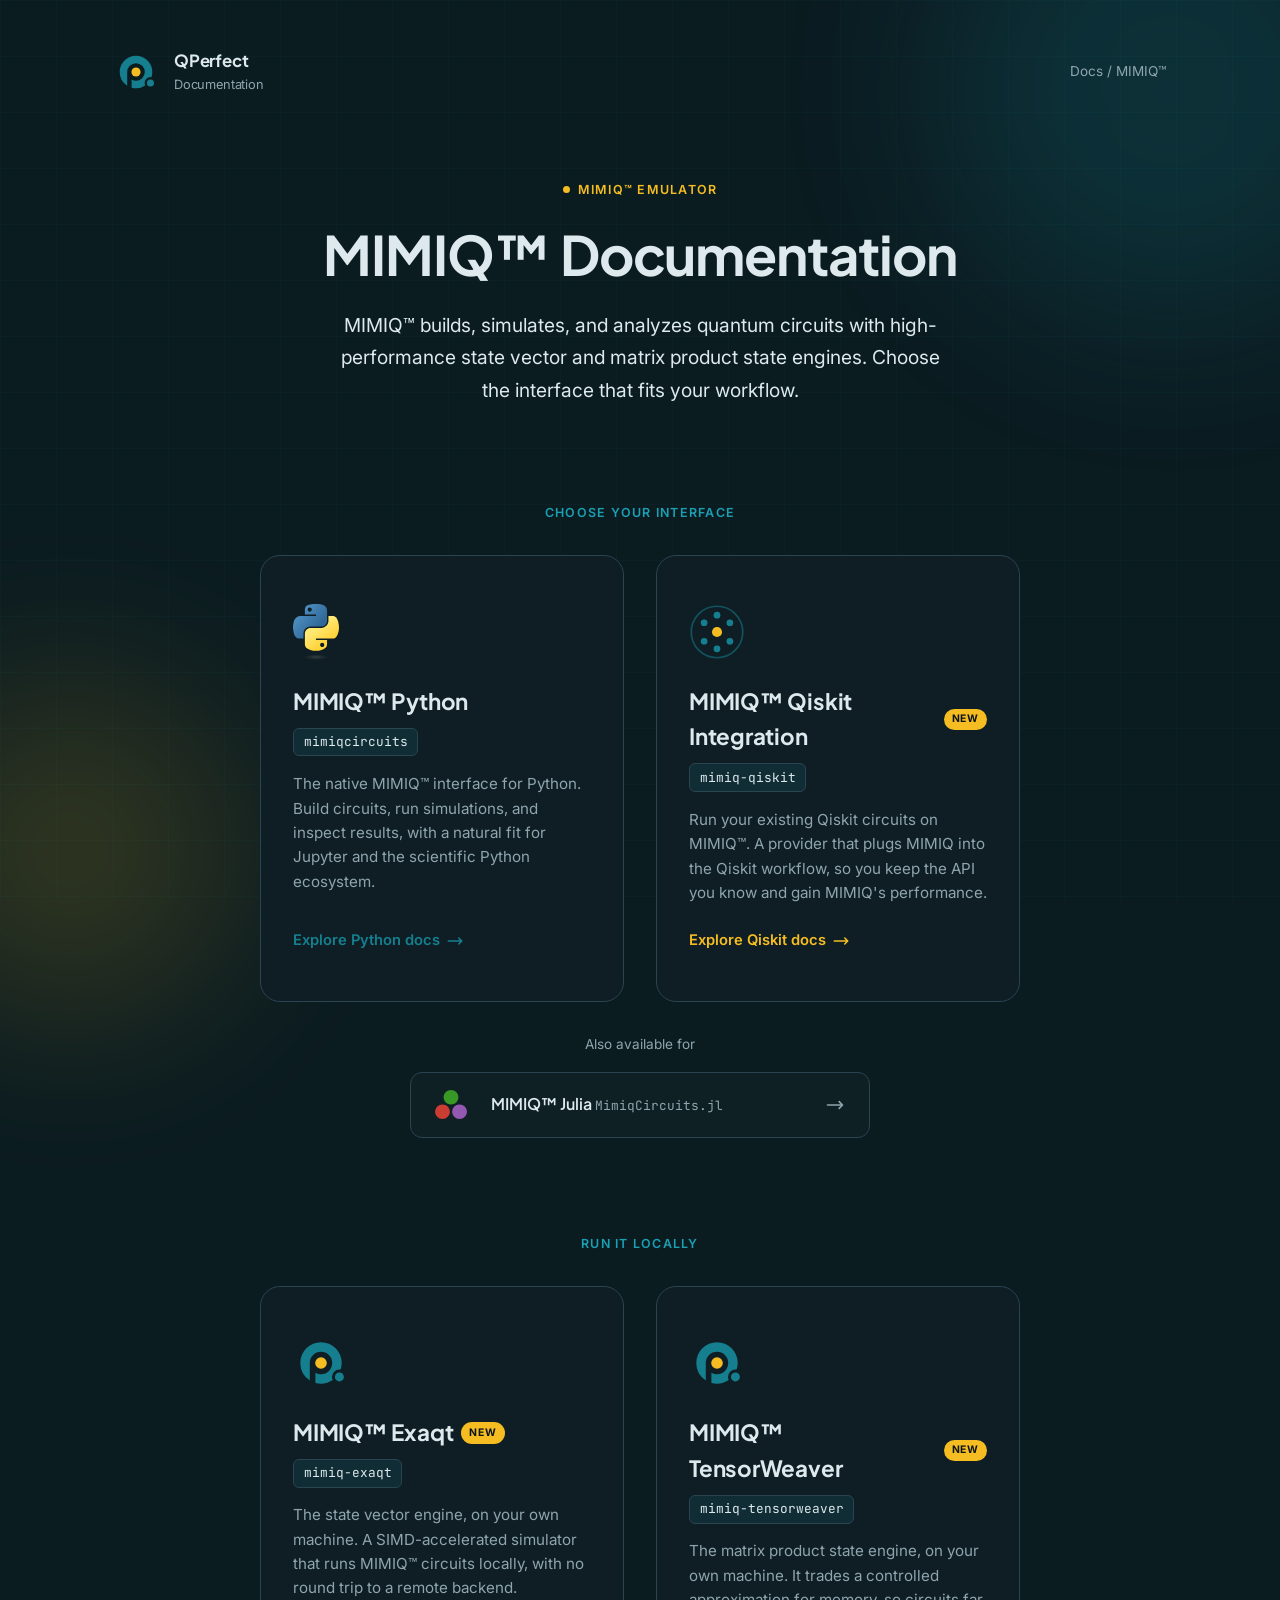
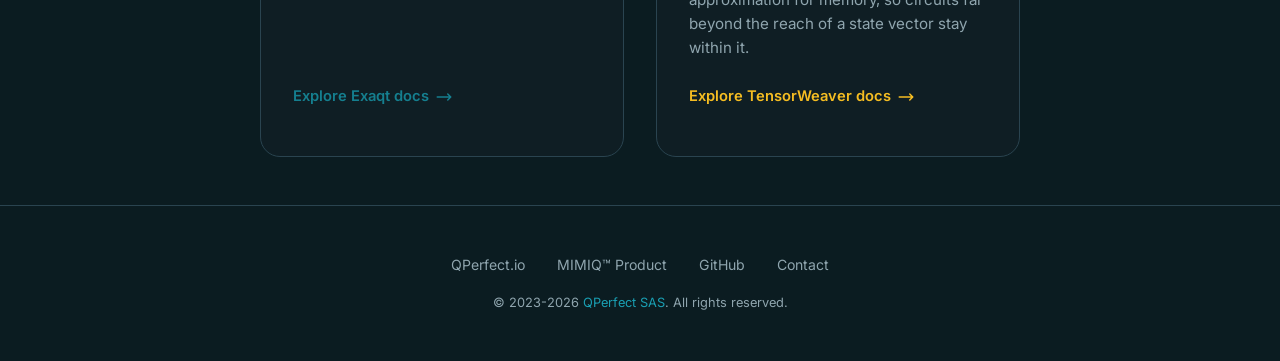
==== commit 7c020c55: "docs: prepare v1.2.0" ====
--- a/mimiq/index.html
+++ b/mimiq/index.html
@@ -4,7 +4,7 @@
     <meta charset="UTF-8">
     <meta name="viewport" content="width=device-width, initial-scale=1.0">
     <title>MIMIQ&trade; Documentation | QPerfect</title>
-    <meta name="description" content="MIMIQ&trade; quantum circuit emulator documentation. Choose the Python, Qiskit, or Julia interface, or run circuits locally with the Exaqt state vector engine.">
+    <meta name="description" content="MIMIQ&trade; quantum circuit emulator documentation. Choose the Python, Qiskit, or Julia interface, or run circuits locally with the Exaqt state vector and TensorWeaver matrix product state engines.">
     <link rel="icon" href="../images/qperfect.svg" type="image/svg+xml">
     <link rel="preconnect" href="https://fonts.googleapis.com">
     <link rel="preconnect" href="https://fonts.gstatic.com" crossorigin>
@@ -101,7 +101,7 @@
             <section class="section">
                 <div class="container">
                     <p class="section__label">Run it locally</p>
-                    <div class="card-grid card-grid--single">
+                    <div class="card-grid">
                         <a class="card fade-in" href="/exaqt-python/">
                             <img class="card__icon" src="../images/qperfect.svg" alt="">
                             <h2 class="card__title">MIMIQ&trade; Exaqt <span class="badge">New</span></h2>
@@ -113,6 +113,23 @@
                             </p>
                             <span class="card__cta">
                                 Explore Exaqt docs
+                                <svg viewBox="0 0 24 24" fill="none" stroke="currentColor" stroke-width="2">
+                                    <path stroke-linecap="round" stroke-linejoin="round" d="M17 8l4 4m0 0l-4 4m4-4H3"/>
+                                </svg>
+                            </span>
+                        </a>
+
+                        <a class="card card--accent fade-in" href="/tensorweaver-python/">
+                            <img class="card__icon" src="../images/qperfect.svg" alt="">
+                            <h2 class="card__title">MIMIQ&trade; TensorWeaver <span class="badge">New</span></h2>
+                            <span class="card__package">mimiq-tensorweaver</span>
+                            <p class="card__text">
+                                The matrix product state engine, on your own machine. It trades a
+                                controlled approximation for memory, so circuits far beyond the reach
+                                of a state vector stay within it.
+                            </p>
+                            <span class="card__cta">
+                                Explore TensorWeaver docs
                                 <svg viewBox="0 0 24 24" fill="none" stroke="currentColor" stroke-width="2">
                                     <path stroke-linecap="round" stroke-linejoin="round" d="M17 8l4 4m0 0l-4 4m4-4H3"/>
                                 </svg>
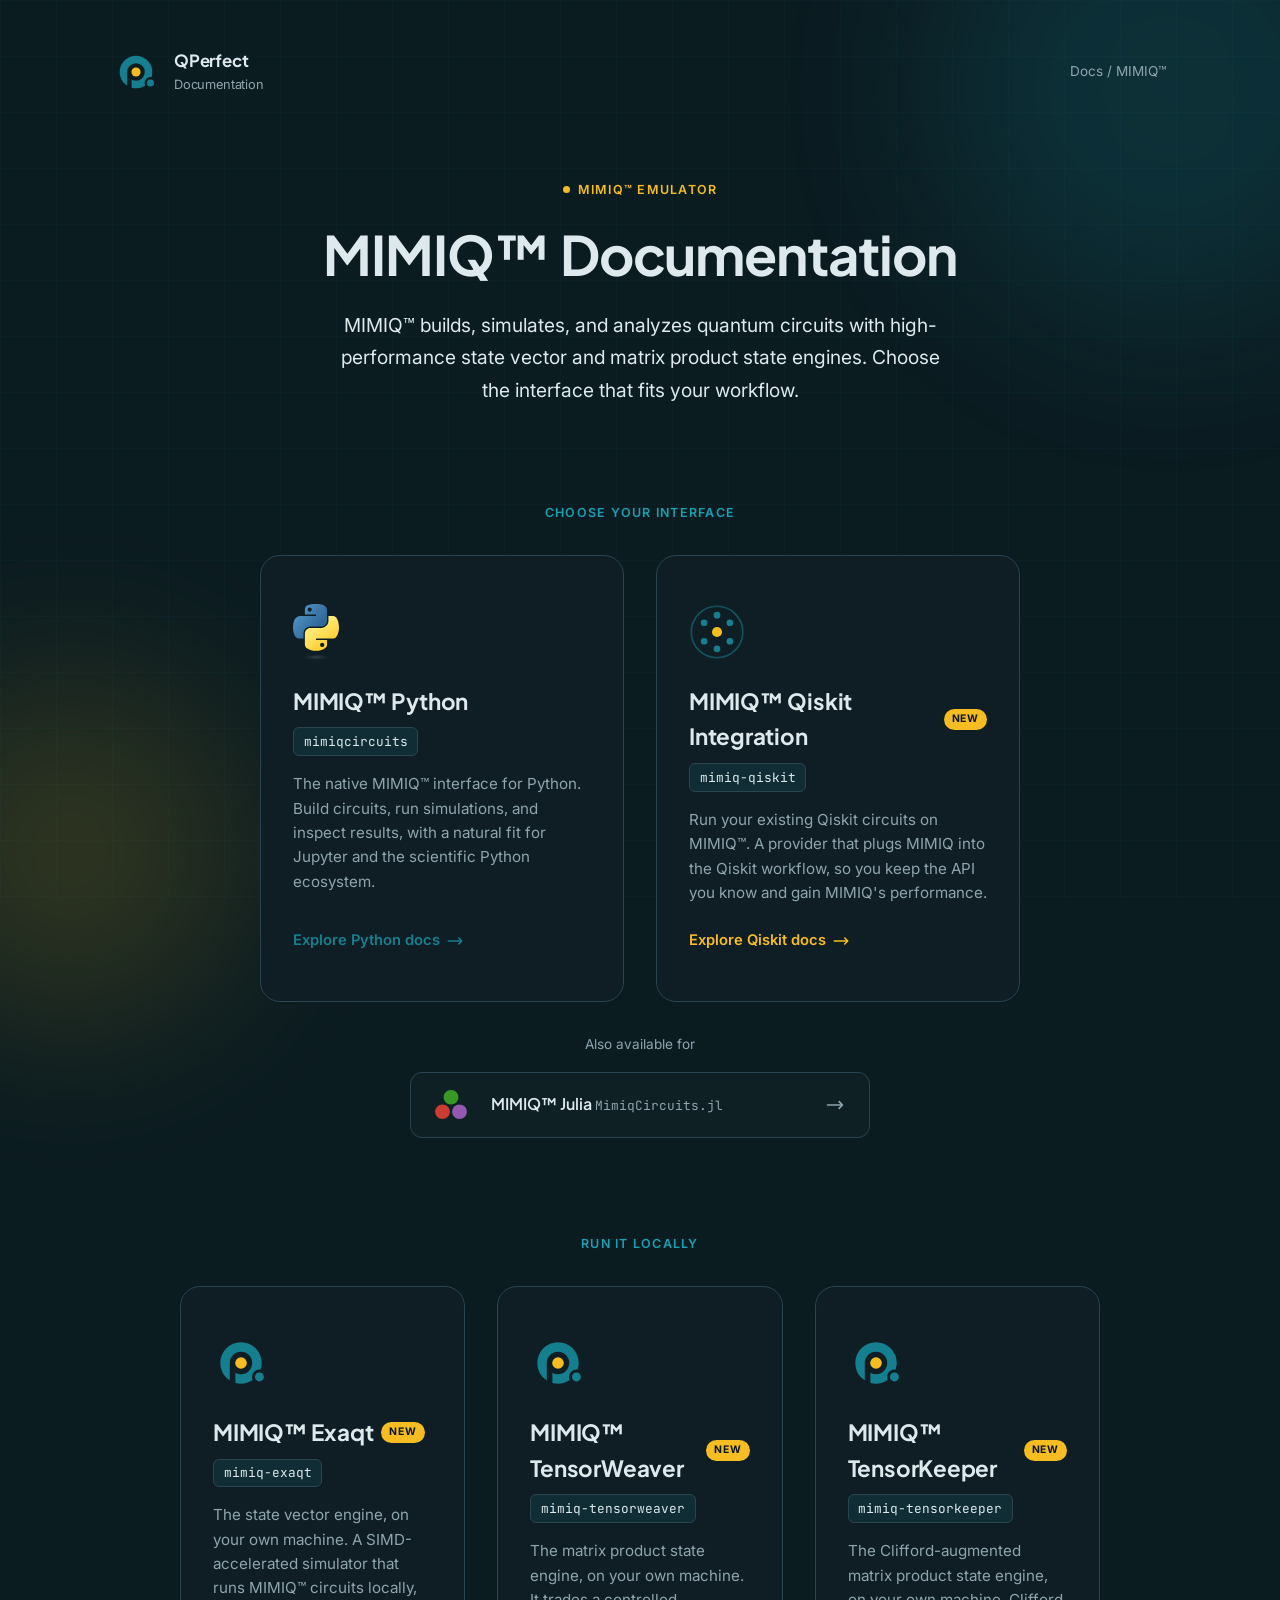
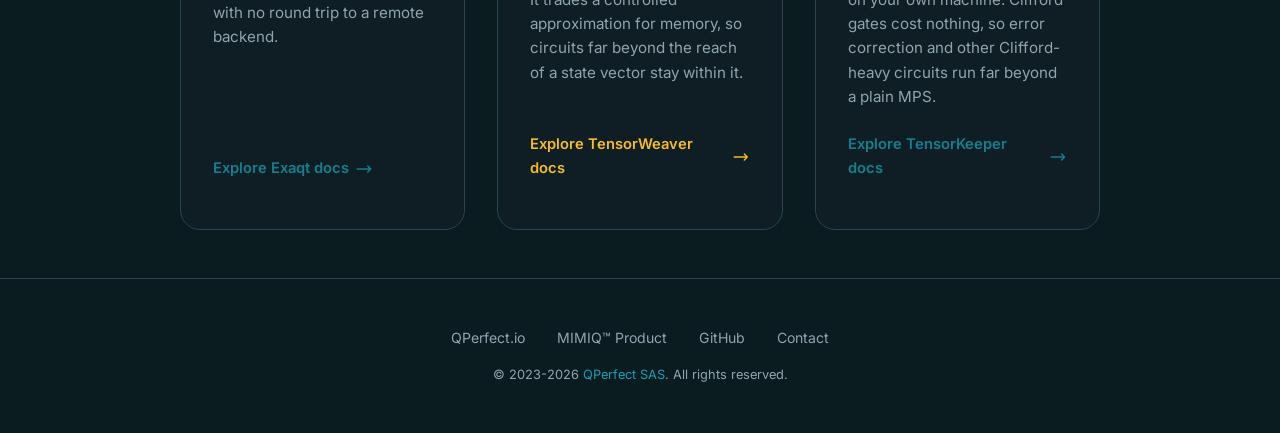
==== commit 9c3273b9: "feat: TensorKeeper card in the MIMIQ hub" ====
--- a/mimiq/index.html
+++ b/mimiq/index.html
@@ -4,7 +4,7 @@
     <meta charset="UTF-8">
     <meta name="viewport" content="width=device-width, initial-scale=1.0">
     <title>MIMIQ&trade; Documentation | QPerfect</title>
-    <meta name="description" content="MIMIQ&trade; quantum circuit emulator documentation. Choose the Python, Qiskit, or Julia interface, or run circuits locally with the Exaqt state vector and TensorWeaver matrix product state engines.">
+    <meta name="description" content="MIMIQ&trade; quantum circuit emulator documentation. Choose the Python, Qiskit, or Julia interface, or run circuits locally with the Exaqt state vector, TensorWeaver matrix product state and TensorKeeper Clifford-augmented MPS engines.">
     <link rel="icon" href="../images/qperfect.svg" type="image/svg+xml">
     <link rel="preconnect" href="https://fonts.googleapis.com">
     <link rel="preconnect" href="https://fonts.gstatic.com" crossorigin>
@@ -101,7 +101,7 @@
             <section class="section">
                 <div class="container">
                     <p class="section__label">Run it locally</p>
-                    <div class="card-grid">
+                    <div class="card-grid card-grid--triple">
                         <a class="card fade-in" href="/exaqt-python/">
                             <img class="card__icon" src="../images/qperfect.svg" alt="">
                             <h2 class="card__title">MIMIQ&trade; Exaqt <span class="badge">New</span></h2>
@@ -135,6 +135,23 @@
                                 </svg>
                             </span>
                         </a>
+
+                        <a class="card fade-in" href="/tensorkeeper-python/">
+                            <img class="card__icon" src="../images/qperfect.svg" alt="">
+                            <h2 class="card__title">MIMIQ&trade; TensorKeeper <span class="badge">New</span></h2>
+                            <span class="card__package">mimiq-tensorkeeper</span>
+                            <p class="card__text">
+                                The Clifford-augmented matrix product state engine, on your own
+                                machine. Clifford gates cost nothing, so error correction and other
+                                Clifford-heavy circuits run far beyond a plain MPS.
+                            </p>
+                            <span class="card__cta">
+                                Explore TensorKeeper docs
+                                <svg viewBox="0 0 24 24" fill="none" stroke="currentColor" stroke-width="2">
+                                    <path stroke-linecap="round" stroke-linejoin="round" d="M17 8l4 4m0 0l-4 4m4-4H3"/>
+                                </svg>
+                            </span>
+                        </a>
                     </div>
                 </div>
             </section>
--- a/assets/portal.css
+++ b/assets/portal.css
@@ -256,6 +256,11 @@
 
 .card-grid--single {
   max-width: 460px;
+}
+
+/* Three 280px columns and their gaps, side by side on a wide screen. */
+.card-grid--triple {
+  max-width: 920px;
 }
 
 /* Cards — accent driven by --card-accent set per modifier. */
